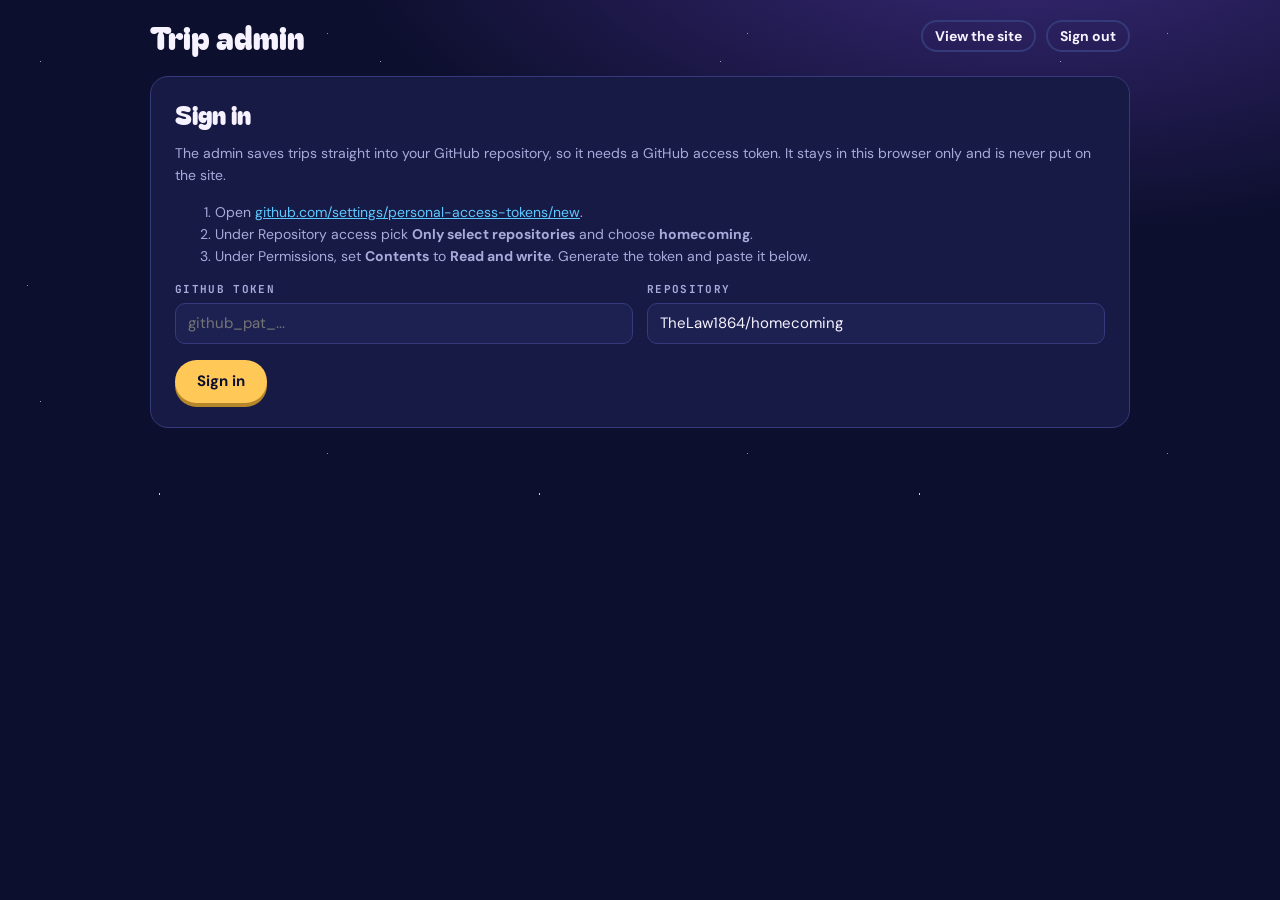
==== admin.html @ 4850149b "Homecoming countdown site with trip admin Co-Authored-By: Claude Opus 5.5 <noreply@anthropic.com>" ====
<!doctype html>
<html lang="en">
<head>
<meta charset="utf-8">
<meta name="viewport" content="width=device-width, initial-scale=1, viewport-fit=cover">
<meta name="robots" content="noindex, nofollow">
<title>Trip Admin</title>
<link rel="preconnect" href="https://fonts.googleapis.com">
<link rel="preconnect" href="https://fonts.gstatic.com" crossorigin>
<link rel="stylesheet" href="https://fonts.googleapis.com/css2?family=Bagel+Fat+One&family=DM+Sans:opsz,wght@9..40,400;9..40,500;9..40,700&family=JetBrains+Mono:wght@500;700&display=swap">
<link rel="stylesheet" href="css/site.css">
<style>
  .wrap { max-width: 980px; margin: 0 auto; padding-block: 20px 80px; display: grid; gap: 24px; }
  header { display: flex; justify-content: space-between; align-items: center; gap: 12px; flex-wrap: wrap; }
  header h1 { font: 400 32px/1 var(--display); margin: 0; }
  .card { background: var(--night-2); border: 1px solid var(--line); border-radius: 18px; padding: clamp(16px, 3vw, 24px); display: grid; gap: 16px; }
  .card h2 { font-size: 26px; }
  .card h3 { font: 700 13px/1 var(--mono); letter-spacing: .14em; text-transform: uppercase; color: var(--gold); margin: 8px 0 0; }
  .hint { color: var(--muted); font-size: 14px; margin: 0; }
  .hint.warn { color: var(--gold); }
  .grid { display: grid; grid-template-columns: repeat(auto-fit, minmax(min(100%, 220px), 1fr)); gap: 14px; }
  .field { display: grid; gap: 6px; min-width: 0; }
  .field > span { font: 700 11px/1.2 var(--mono); letter-spacing: .12em; text-transform: uppercase; color: var(--muted); }
  input, select, textarea {
    font: 15px/1.3 var(--body); color: var(--ink); background: var(--panel); border: 1px solid var(--line);
    border-radius: 10px; padding: 10px 12px; width: 100%; min-width: 0;
  }
  input:focus, select:focus { outline: 2px solid var(--sky); outline-offset: 0; border-color: var(--sky); }
  input.code { text-transform: uppercase; font-family: var(--mono); font-weight: 700; }
  input.bad { border-color: var(--coral); }
  .resolved { font-size: 12px; color: var(--muted); min-height: 1.2em; overflow-wrap: anywhere; }
  .resolved.bad { color: var(--coral); }
  .tabs { display: flex; gap: 8px; flex-wrap: wrap; }
  .tab { background: none; border: 0; color: var(--muted); font: 700 15px/1 var(--body); padding: 10px 14px; border-radius: 999px; cursor: pointer; }
  .tab[aria-selected="true"] { background: var(--panel); color: var(--ink); }
  .row-list { display: grid; gap: 12px; }
  .flight-row { background: var(--panel); border-radius: 14px; padding: 14px; display: grid; gap: 12px; grid-template-columns: repeat(6, minmax(0, 1fr)); align-items: start; }
  .flight-row .span2 { grid-column: span 2; }
  .flight-row .span3 { grid-column: span 3; }
  .day-row { display: grid; grid-template-columns: 150px 150px 1fr 150px auto; gap: 10px; align-items: end; }
  .x { background: none; border: 1px solid var(--line); color: var(--muted); border-radius: 10px; padding: 9px 12px; cursor: pointer; font: 700 14px/1 var(--body); }
  .x:hover { color: var(--coral); border-color: var(--coral); }
  .row-actions { display: flex; gap: 10px; flex-wrap: wrap; align-items: center; }
  .trip-item { display: flex; justify-content: space-between; align-items: center; gap: 12px; flex-wrap: wrap; background: var(--panel); border-radius: 14px; padding: 14px 16px; }
  .trip-item .t { font: 400 20px/1.1 var(--display); }
  .trip-item .d { color: var(--muted); font-size: 14px; }
  .drop { border: 2px dashed var(--line); border-radius: 14px; padding: 22px; text-align: center; color: var(--muted); cursor: pointer; }
  .drop.over { border-color: var(--sky); color: var(--ink); }
  .shots { display: flex; flex-wrap: wrap; gap: 14px; }
  .shot { width: 220px; max-width: 100%; background: var(--panel); border-radius: 12px; padding: 10px; display: grid; gap: 8px; font-size: 13px; }
  .shot img { width: 100%; max-height: 180px; object-fit: contain; background: #fff; border-radius: 6px; }
  .shot label { display: flex; gap: 8px; align-items: flex-start; color: var(--muted); }
  .shot input[type="checkbox"] { width: auto; margin-top: 2px; }
  .photos { display: grid; grid-template-columns: repeat(auto-fill, minmax(170px, 1fr)); gap: 14px; }
  .photo { background: var(--panel); border-radius: 12px; padding: 10px; display: grid; gap: 8px; }
  .photo img { width: 100%; aspect-ratio: 1; object-fit: cover; border-radius: 6px; }
  .toast { position: fixed; left: 50%; bottom: calc(20px + env(safe-area-inset-bottom, 0px)); transform: translateX(-50%); z-index: 90; background: var(--ink); color: var(--night); font-weight: 700; padding: 12px 18px; border-radius: 12px; box-shadow: 0 10px 30px #0008; max-width: calc(100% - 32px); }
  .toast.err { background: var(--coral); color: #fff; }
  .savebar { position: sticky; bottom: 0; padding-block: 14px calc(14px + env(safe-area-inset-bottom, 0px)); background: linear-gradient(transparent, var(--night) 30%); display: flex; gap: 12px; flex-wrap: wrap; align-items: center; }
  @media (max-width: 720px) {
    .flight-row { grid-template-columns: 1fr 1fr; }
    .flight-row .span2, .flight-row .span3 { grid-column: 1 / -1; }
    .day-row { grid-template-columns: 1fr 1fr; }
    .day-row .what { grid-column: 1 / -1; }
  }
</style>
</head>
<body>
<main class="wrap">
  <header>
    <h1>Trip admin</h1>
    <div class="row-actions">
      <a class="btn small ghost" href="./" target="_blank" rel="noopener">View the site</a>
      <button class="btn small ghost" id="signOut" type="button" hidden>Sign out</button>
    </div>
  </header>

  <!-- Sign in -->
  <section class="card" id="connect" hidden>
    <h2>Sign in</h2>
    <p class="hint">The admin saves trips straight into your GitHub repository, so it needs a GitHub access token. It stays in this browser only and is never put on the site.</p>
    <ol class="hint">
      <li>Open <a href="https://github.com/settings/personal-access-tokens/new" target="_blank" rel="noopener">github.com/settings/personal-access-tokens/new</a>.</li>
      <li>Under Repository access pick <b>Only select repositories</b> and choose <b id="repoName">homecoming</b>.</li>
      <li>Under Permissions, set <b>Contents</b> to <b>Read and write</b>. Generate the token and paste it below.</li>
    </ol>
    <div class="grid">
      <label class="field"><span>GitHub token</span><input id="ghToken" type="password" autocomplete="off" placeholder="github_pat_..."></label>
      <label class="field"><span>Repository</span><input id="ghRepo" type="text" autocomplete="off"></label>
    </div>
    <div class="row-actions"><button class="btn" id="connectBtn" type="button">Sign in</button><span class="hint" id="connectMsg"></span></div>
  </section>

  <!-- Signed in -->
  <div id="app" hidden>
    <nav class="tabs" role="tablist">
      <button class="tab" role="tab" data-tab="trips" aria-selected="true" type="button">Trips</button>
      <button class="tab" role="tab" data-tab="photos" aria-selected="false" type="button">Photos</button>
      <button class="tab" role="tab" data-tab="settings" aria-selected="false" type="button">Settings</button>
    </nav>

    <section id="tab-trips" class="card" style="margin-top:16px">
      <div class="row-actions" style="justify-content:space-between">
        <h2>Trips</h2>
        <button class="btn small" id="newTrip" type="button">Add a trip</button>
      </div>
      <div class="row-list" id="tripList"></div>
    </section>

    <section id="editor" class="card" style="margin-top:16px" hidden>
      <h2 id="editorTitle">New trip</h2>

      <h3>1. Flight screenshot</h3>
      <div class="drop" id="drop" tabindex="0" role="button">Drop your itinerary screenshot here, or click to choose one</div>
      <input id="shotInput" type="file" accept="image/*" multiple hidden>
      <div class="shots" id="shots"></div>
      <div class="row-actions">
        <button class="btn small" id="readBtn" type="button" disabled>Read flights from screenshot</button>
        <span class="hint" id="readMsg"></span>
      </div>

      <h3>2. The trip</h3>
      <div class="grid">
        <label class="field"><span>Trip name</span><input id="tTitle" type="text" placeholder="MKTE Nairobi"></label>
        <label class="field"><span>Destination</span><input id="tDest" type="text" placeholder="Nairobi"></label>
        <label class="field"><span>Destination airport</span><input id="tDestAp" class="code" type="text" maxlength="3" placeholder="NBO"><span class="resolved" id="tDestApR"></span></label>
      </div>
      <div class="grid">
        <label class="field"><span>Leaves home (<em class="homeCity">home</em> time)</span><input id="tLeave" type="datetime-local"></label>
        <label class="field"><span>Back home (<em class="homeCity">home</em> time)</span><input id="tHome" type="datetime-local"></label>
      </div>
      <p class="hint">Your best guess for walking out the door and getting back through it. The countdown runs to these times.</p>

      <h3>3. Flights</h3>
      <div class="row-list" id="flightRows"></div>
      <div class="row-actions"><button class="btn small ghost" id="addFlight" type="button">Add a flight</button></div>

      <h3>4. Day by day</h3>
      <p class="hint">One line per day or run of days, e.g. 6 to 8 October, "Attending MKTE".</p>
      <div class="row-list" id="dayRows"></div>
      <div class="row-actions">
        <button class="btn small ghost" id="addDay" type="button">Add a day</button>
        <button class="btn small ghost" id="fillDays" type="button">Add flying days from the flights</button>
      </div>

      <div class="savebar">
        <button class="btn" id="saveTrip" type="button">Save trip</button>
        <button class="btn ghost" id="cancelTrip" type="button">Cancel</button>
        <span class="hint" id="saveMsg"></span>
      </div>
    </section>

    <section id="tab-photos" class="card" style="margin-top:16px" hidden>
      <div class="row-actions" style="justify-content:space-between">
        <h2>Photos</h2>
        <button class="btn small" id="addPhoto" type="button">Add photos</button>
        <input id="photoInput" type="file" accept="image/*" multiple hidden>
      </div>
      <p class="hint">These rotate on the home page and fill the photo wall. The first one shows first.</p>
      <div class="photos" id="photoGrid"></div>
      <div class="row-actions"><button class="btn" id="savePhotos" type="button">Save photos</button><span class="hint" id="photoMsg"></span></div>
    </section>

    <section id="tab-settings" class="card" style="margin-top:16px" hidden>
      <h2>Settings</h2>
      <div class="grid">
        <label class="field"><span>Your name</span><input id="sName" type="text"></label>
        <label class="field"><span>Home city</span><input id="sCity" type="text"></label>
        <label class="field"><span>Home airport</span><input id="sAirport" class="code" type="text" maxlength="3"><span class="resolved" id="sAirportR"></span></label>
      </div>
      <div class="row-actions"><button class="btn" id="saveSettings" type="button">Save settings</button><span class="hint" id="settingsMsg"></span></div>

      <h3>Reading screenshots</h3>
      <p class="hint">To fill in flights from a screenshot, add a Claude API key from <a href="https://console.anthropic.com/settings/keys" target="_blank" rel="noopener">console.anthropic.com</a>. It's kept in this browser only. Each screenshot costs a few cents.</p>
      <div class="grid">
        <label class="field"><span>Claude API key</span><input id="aiKey" type="password" autocomplete="off" placeholder="sk-ant-..."></label>
      </div>
      <div class="row-actions"><button class="btn small ghost" id="saveKey" type="button">Save key in this browser</button><span class="hint" id="keyMsg"></span></div>
    </section>
  </div>
</main>

<script src="js/common.js"></script>
<script type="module" src="js/admin.js"></script>
</body>
</html>
---- css/site.css ----
/* A night sky over the ocean: one deliberate dark look for the whole site */
:root {
  color-scheme: dark;
  --night: #0d0f2e;
  --night-2: #171a45;
  --panel: #1d2152;
  --line: #343a7a;
  --ink: #f7f2ff;
  --muted: #a7abdb;
  --coral: #ff6b5a;
  --gold: #ffc857;
  --sky: #5cc8ff;
  --mint: #6ff0b4;
  --paper: #fbf8f2;
  --paper-ink: #1d1a3d;
  --display: "Bagel Fat One", "Arial Rounded MT Bold", "Trebuchet MS", system-ui, sans-serif;
  --body: "DM Sans", system-ui, -apple-system, "Segoe UI", sans-serif;
  --mono: "JetBrains Mono", ui-monospace, "SF Mono", Menlo, monospace;
}
* { box-sizing: border-box; }
html { background: var(--night); }
body {
  margin: 0;
  background:
    radial-gradient(1px 1px at 12% 18%, #fff9 50%, transparent 51%),
    radial-gradient(1px 1px at 78% 8%, #fff8 50%, transparent 51%),
    radial-gradient(1.5px 1.5px at 42% 30%, #fffc 50%, transparent 51%),
    radial-gradient(1px 1px at 90% 44%, #fff7 50%, transparent 51%),
    radial-gradient(1px 1px at 6% 62%, #fff8 50%, transparent 51%),
    radial-gradient(1.5px 1.5px at 64% 70%, #fffa 50%, transparent 51%),
    radial-gradient(1px 1px at 30% 88%, #fff6 50%, transparent 51%),
    radial-gradient(ellipse 90% 60% at 80% -10%, #3b2a7a 0%, transparent 60%),
    radial-gradient(ellipse 70% 50% at 0% 110%, #5a2150 0%, transparent 60%),
    var(--night);
  background-size: 340px 340px, 420px 420px, 380px 380px, 300px 300px, 460px 460px, 360px 360px, 400px 400px, 100% 100%, 100% 100%, auto;
  background-attachment: fixed;
  color: var(--ink);
  font: 16px/1.55 var(--body);
  padding-inline: 16px;
  overflow-x: hidden;
  padding-top: env(safe-area-inset-top, 0px);
  padding-bottom: env(safe-area-inset-bottom, 0px);
}
a { color: var(--sky); }
.btn {
  font: 700 15px/1 var(--body); color: var(--night); background: var(--gold);
  border: 0; border-radius: 999px; padding: 14px 22px; cursor: pointer;
  box-shadow: 0 4px 0 #b5862a; transition: transform .1s, box-shadow .1s;
  text-decoration: none; display: inline-flex; align-items: center; gap: 8px;
}
.btn:hover { transform: translateY(-1px); }
.btn:active { transform: translateY(3px); box-shadow: 0 1px 0 #b5862a; }
.btn.ghost { background: transparent; color: var(--ink); box-shadow: inset 0 0 0 2px var(--line); }
.btn.small { padding: 9px 14px; font-size: 14px; }
.btn:disabled { opacity: .5; cursor: default; transform: none; }
:focus-visible { outline: 3px solid var(--sky); outline-offset: 3px; }
h2 { font: 400 clamp(30px, 4.5vw, 44px)/1 var(--display); margin: 0; text-wrap: balance; }
.sub { color: var(--muted); margin: 6px 0 0; }
.label { font: 700 11px/1 var(--mono); letter-spacing: .16em; text-transform: uppercase; color: var(--muted); }
@media (prefers-reduced-motion: reduce) {
  *, *::before, *::after { animation: none !important; transition: none !important; }
}
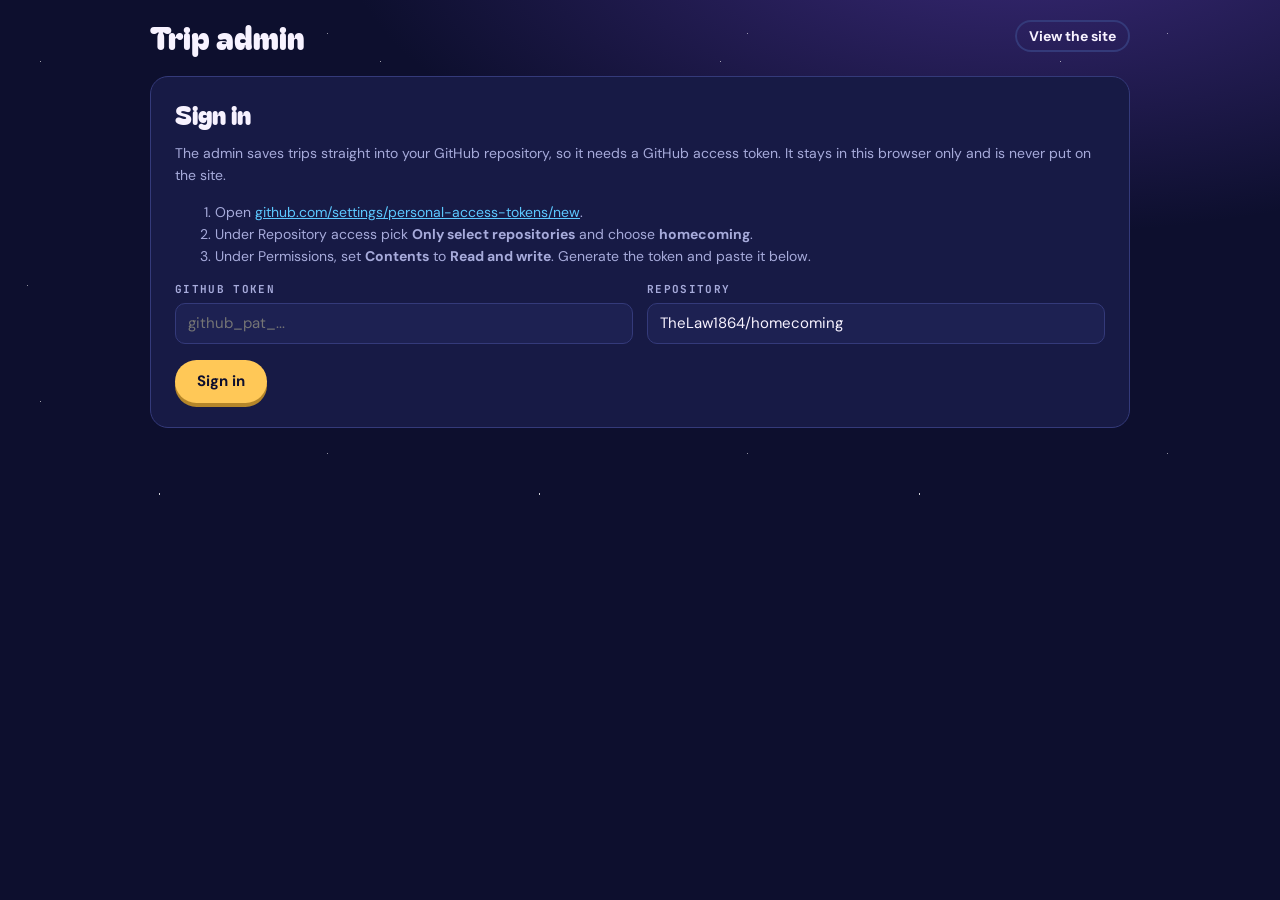
==== commit 14f916e8: "Add four photos and a Why home? section with admin tab Co-Authored-By: Claude Opus 5.5 <noreply@anth" ====
--- a/admin.html
+++ b/admin.html
@@ -96,6 +96,7 @@
     <nav class="tabs" role="tablist">
       <button class="tab" role="tab" data-tab="trips" aria-selected="true" type="button">Trips</button>
       <button class="tab" role="tab" data-tab="photos" aria-selected="false" type="button">Photos</button>
+      <button class="tab" role="tab" data-tab="why" aria-selected="false" type="button">Why home?</button>
       <button class="tab" role="tab" data-tab="settings" aria-selected="false" type="button">Settings</button>
     </nav>
 
@@ -153,12 +154,23 @@
     <section id="tab-photos" class="card" style="margin-top:16px" hidden>
       <div class="row-actions" style="justify-content:space-between">
         <h2>Photos</h2>
-        <button class="btn small" id="addPhoto" type="button">Add photos</button>
-        <input id="photoInput" type="file" accept="image/*" multiple hidden>
+        <button class="btn small" data-add type="button">Add photos</button>
       </div>
       <p class="hint">These rotate on the home page and fill the photo wall. The first one shows first.</p>
-      <div class="photos" id="photoGrid"></div>
-      <div class="row-actions"><button class="btn" id="savePhotos" type="button">Save photos</button><span class="hint" id="photoMsg"></span></div>
+      <input data-input type="file" accept="image/*" multiple hidden>
+      <div class="photos" data-grid></div>
+      <div class="row-actions"><button class="btn" data-save type="button">Save photos</button><span class="hint" data-msg></span></div>
+    </section>
+
+    <section id="tab-why" class="card" style="margin-top:16px" hidden>
+      <div class="row-actions" style="justify-content:space-between">
+        <h2>Why home?</h2>
+        <button class="btn small" data-add type="button">Add photos</button>
+      </div>
+      <p class="hint">Family, friends and animals for the "Why am I so excited to go home?" section. Say who's in each one.</p>
+      <input data-input type="file" accept="image/*" multiple hidden>
+      <div class="photos" data-grid></div>
+      <div class="row-actions"><button class="btn" data-save type="button">Save</button><span class="hint" data-msg></span></div>
     </section>
 
     <section id="tab-settings" class="card" style="margin-top:16px" hidden>
--- a/css/site.css
+++ b/css/site.css
@@ -60,3 +60,4 @@
 @media (prefers-reduced-motion: reduce) {
   *, *::before, *::after { animation: none !important; transition: none !important; }
 }
+[hidden] { display: none !important; }
